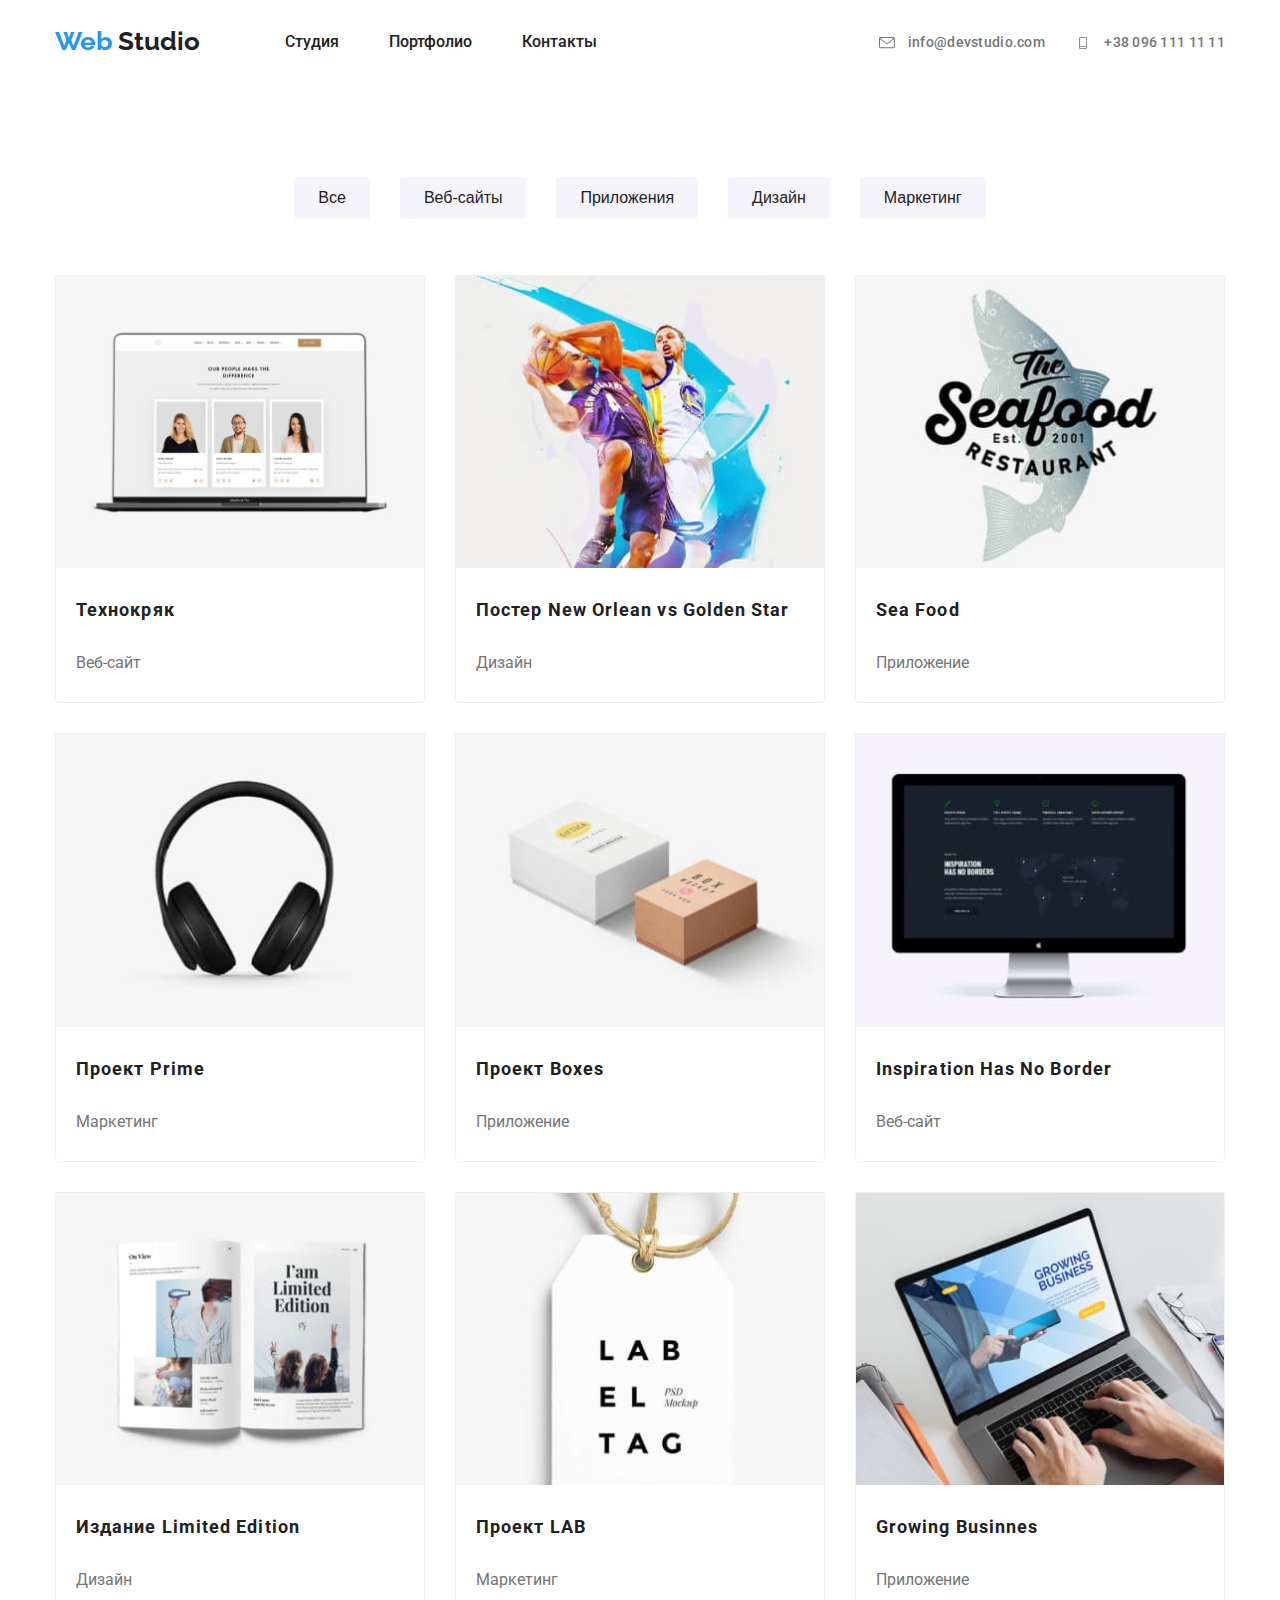
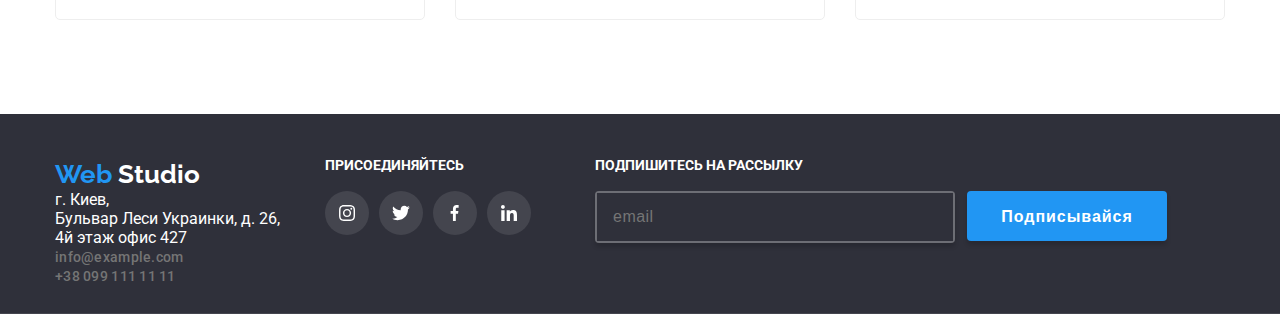
==== portfolio.html @ c9a453bf "copy 7hw" ====
<!DOCTYPE html>
<html lang="en">
  <head>
    <meta charset="UTF-8" />
    <meta name="viewport" content="width=device-width, initial-scale=1.0" />
    <title>Document</title>
    <link rel="stylesheet" href="./css/main.css" />
    <link rel="stylesheet" href="./css/normalize.css" />
    <link
      href="https://fonts.googleapis.com/css2?family=Raleway:wght@400;700&display=swap"
      rel="stylesheet"
    />
    <link
      href="https://fonts.googleapis.com/css2?family=Roboto:wght@400;500;700;900&display=swap"
      rel="stylesheet"
    />
  </head>
  <body>
    <!-- шапка Портфолио -->
    <header>
      <nav class="container main-nav">
        <a href="/" class="main-link-header"
          >Web
          <span class="main-link-color">Studio</span>
        </a>
        <ul class="site-nav">
          <li class="item">
            <a href="/index.html" class="link link-nav">Студия</a>
          </li>
          <li class="item">
            <a href="./portfolio.html" class="link link-nav">Портфолио</a>
          </li>
          <li class="item">
            <a href="/" class="link link-nav">Контакты</a>
          </li>
        </ul>
        <ul class="auth-nav">
          <li class="item">
            <a href=" mailto:info@devstudio.com" class="link phone-mail mail">
              <svg class="button-icon" width="16" height="12">
                <use href="./icons/symbol-defs2.svg#icon-mail"></use>
              </svg>
              info@devstudio.com
            </a>
          </li>
          <li>
            <a href="tel:+380961111111" class="link phone-mail phone">
              <svg class="button-icon" width="16" height="12">
                <use href="./icons/symbol-defs2.svg#icon-phone-logo"></use>
              </svg>
              +38 096 111 11 11
            </a>
          </li>
        </ul>
      </nav>
    </header>
    <!-- радиокнопки -->
    <section class="buttons">
      <div class="container">
        <h1 hidden>Filters buttons</h1>
        <ul class="radio-button">
          <li class="btn-space">
            <button type="button" class="radio link">Все</button>
          </li>
          <li class="btn-space">
            <button type="button" class="radio link">Веб-сайты</button>
          </li>
          <li class="btn-space">
            <button type="button" class="radio link">Приложения</button>
          </li>
          <li class="btn-space">
            <button type="button" class="radio link">Дизайн</button>
          </li>
          <li class="btn-space">
            <button type="button" class="radio link">Маркетинг</button>
          </li>
        </ul>
      </div>
    </section>
    <!-- Основной контент страницы -->
    <div class="container">
      <ul class="portfolio-main">
        <li class="each-block-portfolio">
          <a href="/" class="link link-portfolio">
            <div class="photo-card">
              <img src="./portfolio-img/технокряк.jpg" alt="технокряк" />
              <div class="card-overlay">
                <p class="img-description">
                  Технокряк это современная площадка распространения
                  коронавируса. Компании используют эту платформу для цифрового
                  шпионажа и атак на защищённые сервера конкурентов.
                </p>
              </div>
            </div>
            <div class="card-contact">
              <p class="project-title">Технокряк</p>
              <span class="portfolio-span">Веб-сайт</span>
            </div>
          </a>
        </li>
        <li class="each-block-portfolio">
          <a href="/" class="link link-portfolio">
            <div class="photo-card">
              <img
                src="./portfolio-img/new-orlean-vs-golden-star-zip.jpg"
                alt="new-orlean-vs-golden-star"
              />
              <div class="card-overlay">
                <p class="img-description">
                  Технокряк это современная площадка распространения
                  коронавируса. Компании используют эту платформу для цифрового
                  шпионажа и атак на защищённые сервера конкурентов.
                </p>
              </div>
            </div>
            <div class="card-contact">
              <p class="project-title">Постер New Orlean vs Golden Star</p>
              <span class="portfolio-span">Дизайн</span>
            </div>
          </a>
        </li>
        <li class="each-block-portfolio">
          <a href="/" class="link link-portfolio">
            <div class="photo-card">
              <img src="./portfolio-img/seafood-zip.jpg" alt="Sea Food" />
              <div class="card-overlay">
                <p class="img-description">
                  Технокряк это современная площадка распространения
                  коронавируса. Компании используют эту платформу для цифрового
                  шпионажа и атак на защищённые сервера конкурентов.
                </p>
              </div>
            </div>
            <div class="card-contact">
              <p class="project-title">Sea Food</p>
              <span class="portfolio-span">Приложение</span>
            </div>
          </a>
        </li>
        <li class="each-block-portfolio">
          <a href="/" class="link link-portfolio">
            <div class="photo-card">
              <img src="./portfolio-img/prime-zip.jpg" alt="Prime" />
              <div class="card-overlay">
                <p class="img-description">
                  Технокряк это современная площадка распространения
                  коронавируса. Компании используют эту платформу для цифрового
                  шпионажа и атак на защищённые сервера конкурентов.
                </p>
              </div>
            </div>
            <div class="card-contact">
              <p class="project-title">Проект Prime</p>
              <span class="portfolio-span">Маркетинг</span>
            </div>
          </a>
        </li>
        <li class="each-block-portfolio">
          <a href="/" class="link link-portfolio">
            <div class="photo-card">
              <img src="./portfolio-img/boxes-zip.jpg" alt="Boxes" />
              <div class="card-overlay">
                <p class="img-description">
                  Технокряк это современная площадка распространения
                  коронавируса. Компании используют эту платформу для цифрового
                  шпионажа и атак на защищённые сервера конкурентов.
                </p>
              </div>
            </div>
            <div class="card-contact">
              <p class="project-title">Проект Boxes</p>
              <span class="portfolio-span">Приложение</span>
            </div>
          </a>
        </li>
        <li class="each-block-portfolio">
          <a href="/" class="link link-portfolio">
            <div class="photo-card">
              <img
                src="./portfolio-img/inspiration-has-no-border-zip.jpg"
                alt="Inspiration Has No Border"
              />
              <div class="card-overlay">
                <p class="img-description">
                  Технокряк это современная площадка распространения
                  коронавируса. Компании используют эту платформу для цифрового
                  шпионажа и атак на защищённые сервера конкурентов.
                </p>
              </div>
            </div>
            <div class="card-contact">
              <p class="project-title">Inspiration Has No Border</p>
              <span class="portfolio-span">Веб-сайт</span>
            </div>
          </a>
        </li>
        <li class="each-block-portfolio">
          <a href="/" class="link link-portfolio">
            <div class="photo-card">
              <img
                src="./portfolio-img/limited-edition-zip.jpg"
                alt="Limited edition books picture"
              />
              <div class="card-overlay">
                <p class="img-description">
                  Технокряк это современная площадка распространения
                  коронавируса. Компании используют эту платформу для цифрового
                  шпионажа и атак на защищённые сервера конкурентов.
                </p>
              </div>
            </div>
            <div class="card-contact">
              <p class="project-title">Издание Limited Edition</p>
              <span class="portfolio-span">Дизайн</span>
            </div>
          </a>
        </li>
        <li class="each-block-portfolio">
          <a href="/" class="link link-portfolio">
            <div class="photo-card">
              <img src="./portfolio-img/lab-zip.jpg" alt="Project LAB" />
              <div class="card-overlay">
                <p class="img-description">
                  Технокряк это современная площадка распространения
                  коронавируса. Компании используют эту платформу для цифрового
                  шпионажа и атак на защищённые сервера конкурентов.
                </p>
              </div>
            </div>
            <div class="card-contact">
              <p class="project-title">Проект LAB</p>
              <span class="portfolio-span">Маркетинг</span>
            </div>
          </a>
        </li>
        <li class="each-block-portfolio">
          <a href="/" class="link link-portfolio">
            <div class="photo-card">
              <img
                src="./portfolio-img/businnes-zip.jpg"
                alt="Growing Businnes"
              />
              <div class="card-overlay">
                <p class="img-description">
                  Технокряк это современная площадка распространения
                  коронавируса. Компании используют эту платформу для цифрового
                  шпионажа и атак на защищённые сервера конкурентов.
                </p>
              </div>
            </div>
            <div class="card-contact">
              <p class="project-title">Growing Businnes</p>
              <span class="portfolio-span">Приложение</span>
            </div>
          </a>
        </li>
      </ul>
    </div>
    <!-- Подвал -->
    <footer class="footer">
      <div class="container footer-div">
        <div class="footer-addres">
          <a href="/" class="main-link-footer"
            >Web
            <span class="main-link-footer-color">Studio</span>
          </a>
          <address class="address">
            г. Киев, <br />
            Бульвар Леси Украинки, д. 26, <br />
            4й этаж офис 427
            <ul class="footer-list">
              <li><a href="" class="link phone-mail">info@example.com</a></li>
              <li><a href="" class="link phone-mail">+38 099 111 11 11</a></li>
            </ul>
          </address>
        </div>
        <div class="join-div">
          <p class="footer-text">Присоединяйтесь</p>
          <ul class="app-links footer-link">
            <li>
              <a href="" class="link social-links social-links-footer">
                <svg width="20" height="16">
                  <use href="./icons/symbol-defs2.svg#icon-instagram"></use>
                </svg>
              </a>
            </li>
            <li>
              <a href="" class="link social-links social-links-footer">
                <svg width="20" height="16">
                  <use href="./icons/symbol-defs2.svg#icon-twitter"></use>
                </svg>
              </a>
            </li>
            <li>
              <a href="" class="link social-links social-links-footer">
                <svg width="20" height="16">
                  <use href="./icons/symbol-defs2.svg#icon-facebook"></use>
                </svg>
              </a>
            </li>
            <li>
              <a href="" class="link social-links social-links-footer">
                <svg width="20" height="16">
                  <use href="./icons/symbol-defs2.svg#icon-linkedin"></use>
                </svg>
              </a>
            </li>
          </ul>
        </div>
        <div class="share-div">
          <p class="footer-text share-input">Подпишитесь на рассылку</p>
          <form class="form-footer">
            <div class="form-join">
              <input
                class="input-footer"
                type="email"
                name="mail"
                id="mail"
                placeholder="email"
              />
            </div>
            <button type="submit" class="btn-decoration">Подписывайся</button>
          </form>
        </div>
      </div>
    </footer>
  </body>
</html>
---- css/main.css ----
body {
  font-family: "Roboto", sans-serif;
  color: #757575;
}

img {
  display: block;
  max-width: 100%;
  height: auto;
}

ul,
li,
a {
  list-style: none;
}

* {
  margin: 0;
  padding: 0;
  -webkit-box-sizing: border-box;
          box-sizing: border-box;
}

.link {
  text-decoration: none;
  color: #212121;
}

.container {
  width: 1200px;
  margin-left: auto;
  margin-right: auto;
  padding-right: 15px;
  padding-left: 15px;
}

.section-title {
  font-family: Roboto;
  font-weight: 700;
  font-size: 36px;
  line-height: 42px;
  text-align: center;
  color: #212121;
  margin-bottom: 50px;
  padding-top: 94px;
}

.main-link-color {
  color: #212121;
}

.main-link-header {
  font-family: Raleway;
  font-weight: 700;
  font-size: 26px;
  line-height: 31px;
  color: #2196f3;
  text-decoration: none;
}

.main-nav {
  display: -webkit-box;
  display: -ms-flexbox;
  display: flex;
  -webkit-box-align: center;
      -ms-flex-align: center;
          align-items: center;
}

.link {
  text-decoration: none;
  color: #212121;
}

.link:hover {
  color: #2196f3;
}

.link:focus {
  color: #2196f3;
}

.link-nav {
  position: relative;
  font-weight: 500;
}

.link-nav::after {
  content: "";
  position: absolute;
  left: 0;
  bottom: 0;
  display: block;
  width: 100%;
  height: 5px;
  background-color: #2196f3;
  opacity: 0;
  -webkit-transition: opacity 250ms cubic-bezier(0.4, 0, 0.2, 1);
  transition: opacity 250ms cubic-bezier(0.4, 0, 0.2, 1);
}

.link-nav:hover::after {
  opacity: 1;
}

.site-nav {
  display: -webkit-box;
  display: -ms-flexbox;
  display: flex;
  margin-left: 85px;
}

.site-nav .item:not(:last-child) {
  margin-right: 50px;
}

.site-nav .link {
  display: block;
  padding-top: 32px;
  padding-bottom: 32px;
}

.auth-nav {
  display: -webkit-box;
  display: -ms-flexbox;
  display: flex;
  margin-left: auto;
}

.auth-nav .item + .item {
  margin-left: 12px;
}

.phone-mail {
  font-family: Roboto;
  font-style: normal;
  font-weight: 500;
  font-size: 14px;
  line-height: 16px;
  letter-spacing: 0.02em;
  color: #757575;
  -webkit-transition: background-color 250ms cubic-bezier(0.4, 0, 0.2, 1), color 250ms cubic-bezier(0.4, 0, 0.2, 1);
  transition: background-color 250ms cubic-bezier(0.4, 0, 0.2, 1), color 250ms cubic-bezier(0.4, 0, 0.2, 1);
}

.link-phone-mail:not(:last-child) {
  margin-right: 50px;
}

.button-icon {
  fill: currentColor;
  margin-left: 30px;
  margin-right: 10px;
  vertical-align: middle;
}

.container {
  width: 1200px;
  margin-left: auto;
  margin-right: auto;
  padding-right: 15px;
  padding-left: 15px;
}

.section {
  padding-bottom: 94px;
  padding-top: 94px;
}

.hero {
  max-width: 1600px;
  height: 600px;
  margin-left: auto;
  margin-right: auto;
  -webkit-box-align: center;
      -ms-flex-align: center;
          align-items: center;
  display: -webkit-box;
  display: -ms-flexbox;
  display: flex;
  -webkit-box-pack: center;
      -ms-flex-pack: center;
          justify-content: center;
  text-align: center;
  background-image: -webkit-gradient(linear, left top, right top, from(rgba(47, 48, 58, 0.8)), to(rgba(47, 48, 58, 0.8))), url(../img/Header-img-zip.jpg);
  background-image: linear-gradient(to right, rgba(47, 48, 58, 0.8), rgba(47, 48, 58, 0.8)), url(../img/Header-img-zip.jpg);
}

.hero-title {
  font-family: Roboto;
  font-weight: 900;
  font-size: 44px;
  line-height: 60px;
  text-align: center;
  -webkit-box-pack: center;
      -ms-flex-pack: center;
          justify-content: center;
  letter-spacing: 0.06em;
  text-transform: uppercase;
  color: #ffffff;
}

.order-button {
  font-weight: 700;
  font-size: 16px;
  line-height: 30px;
  letter-spacing: 0.06em;
  color: #ffffff;
}

.btn-decoration {
  color: #ffffff;
  background-color: #2196f3;
  font-weight: 700;
  font-size: 16px;
  line-height: 1.87;
  -webkit-box-align: center;
      -ms-flex-align: center;
          align-items: center;
  text-align: center;
  letter-spacing: 0.06em;
  min-width: 200px;
  height: 50px;
  -webkit-box-shadow: 0px 4px 4px rgba(0, 0, 0, 0.15);
          box-shadow: 0px 4px 4px rgba(0, 0, 0, 0.15);
  border-radius: 4px;
  border: 1px solid transparent;
}

.section {
  padding-bottom: 94px;
  padding-top: 94px;
}

.first-section-name {
  margin-top: 75px;
  margin-bottom: 50px;
}

.main-info {
  display: -webkit-box;
  display: -ms-flexbox;
  display: flex;
}

.item-title {
  font-weight: 700;
  font-size: 14px;
  line-height: 16px;
  text-transform: uppercase;
  color: #212121;
  margin-top: 30px;
  margin-bottom: 10px;
}

.main-logo-description:not(:last-child) {
  margin-right: 30px;
}

.logotip {
  display: -webkit-box;
  display: -ms-flexbox;
  display: flex;
  -webkit-box-pack: center;
      -ms-flex-pack: center;
          justify-content: center;
  -webkit-box-align: center;
      -ms-flex-align: center;
          align-items: center;
  width: 270px;
  height: 120px;
  border-radius: 4px;
  background-color: #f5f4fa;
}

.what-are-we-doing {
  display: -webkit-box;
  display: -ms-flexbox;
  display: flex;
}

.li-what-are-we-doing {
  position: relative;
}

.li-what-are-we-doing:not(:last-child) {
  margin-right: 30px;
}

.img-do {
  display: block;
  min-width: 100%;
  height: auto;
}

.specialization-name {
  font-weight: 700;
  font-size: 16px;
  line-height: 16px;
  letter-spacing: 0.03em;
  text-transform: uppercase;
  text-align: center;
  width: 100%;
  position: absolute;
  bottom: 0;
  padding: 27px;
  color: #ffffff;
  line-height: 1.14;
  background-image: -webkit-gradient(linear, left top, left bottom, from(rgba(47, 48, 58, 0.8)), to(rgba(47, 48, 58, 0.8)));
  background-image: linear-gradient(rgba(47, 48, 58, 0.8), rgba(47, 48, 58, 0.8));
}

.section-team {
  background-color: #f5f4fa;
}

.team-section {
  display: -webkit-box;
  display: -ms-flexbox;
  display: flex;
}

.team-info {
  -webkit-box-shadow: 0px 2px 1px rgba(0, 0, 0, 0.2), 0px 1px 1px rgba(0, 0, 0, 0.14), 0px 1px 3px rgba(0, 0, 0, 0.12);
          box-shadow: 0px 2px 1px rgba(0, 0, 0, 0.2), 0px 1px 1px rgba(0, 0, 0, 0.14), 0px 1px 3px rgba(0, 0, 0, 0.12);
  width: calc((100% - 30px * 3) / 4);
}

.team-info:not(:last-child) {
  margin-right: 30px;
}

.team-card {
  padding: 30px 32px 24px 32px;
}

.team-name {
  font-weight: 500;
  font-size: 16px;
  line-height: 19px;
  letter-spacing: 0.03em;
  color: #212121;
  text-align: center;
  margin-bottom: 10px;
}

.team-proffession {
  display: block;
  text-align: center;
}

.app-links {
  display: -webkit-box;
  display: -ms-flexbox;
  display: flex;
}

.social-links {
  display: -webkit-inline-box;
  display: -ms-inline-flexbox;
  display: inline-flex;
  -webkit-box-align: center;
      -ms-flex-align: center;
          align-items: center;
  -webkit-box-pack: center;
      -ms-flex-pack: center;
          justify-content: center;
  width: 44px;
  height: 44px;
  border-radius: 50%;
  margin-right: 10px;
  fill: #afb1b8;
  -webkit-transition: background-color cubic-bezier(0.4, 0, 0.2, 1), color 250ms cubic-bezier(0.4, 0, 0.2, 1);
  transition: background-color cubic-bezier(0.4, 0, 0.2, 1), color 250ms cubic-bezier(0.4, 0, 0.2, 1);
}

.social-links:hover {
  background-color: #2196f3;
  fill: #ffffff;
}

.social-links:focus {
  background-color: #2196f3;
  fill: #ffffff;
}

.clients {
  display: -webkit-box;
  display: -ms-flexbox;
  display: flex;
}

.logo-clients {
  -webkit-box-sizing: border-box;
          box-sizing: border-box;
  height: 90px;
  width: calc((100% - 150px) / 6);
}

.logo-clients:not(:last-child) {
  margin-right: 30px;
  margin-left: auto;
}

.a-clients {
  display: -webkit-box;
  display: -ms-flexbox;
  display: flex;
  -webkit-box-pack: center;
      -ms-flex-pack: center;
          justify-content: center;
  -webkit-box-align: center;
      -ms-flex-align: center;
          align-items: center;
  width: 170px;
  height: 90px;
  color: #afb1b8;
  border: 1px solid currentColor;
  border-radius: 4px;
  -webkit-transition: color 250ms cubic-bezier(0.4, 0, 0.2, 1), border-color 250ms cubic-bezier(0.4, 0, 0.2, 1);
  transition: color 250ms cubic-bezier(0.4, 0, 0.2, 1), border-color 250ms cubic-bezier(0.4, 0, 0.2, 1);
}

.a-clients:hover {
  color: #2196f3;
  border-color: #2196f3;
}

.a-clients:focus {
  color: #2196f3;
  border-color: #2196f3;
}

.hover-svg {
  fill: currentColor;
}

.footer {
  display: -webkit-box;
  display: -ms-flexbox;
  display: flex;
  -webkit-box-align: baseline;
      -ms-flex-align: baseline;
          align-items: baseline;
  border-bottom: 1px solid rgba(255, 255, 255, 0.1);
  padding-top: 45px;
  padding-bottom: 28px;
  background-color: #2f303a;
}

.footer-div {
  display: -webkit-box;
  display: -ms-flexbox;
  display: flex;
}

.main-link-footer {
  font-family: Raleway;
  font-weight: 700;
  font-size: 26px;
  line-height: 31px;
  color: #2196f3;
  text-decoration: none;
}

.main-link-footer-color {
  color: #ffffff;
}

.footer-addres {
  display: block;
  width: calc((50% - 45px) / 2);
}

.address {
  color: #ffffff;
  font-style: normal;
}

.footer-list {
  -webkit-box-align: center;
      -ms-flex-align: center;
          align-items: center;
}

.footer-link {
  color: #ffffff;
  text-decoration: none;
}

.footer-link:hover {
  color: #2196f3;
}

.footer-link:hover:focus {
  color: #2196f3;
}

.phone-mail {
  font-family: Roboto;
  font-style: normal;
  font-weight: 500;
  font-size: 14px;
  line-height: 16px;
  letter-spacing: 0.02em;
  color: #757575;
  -webkit-transition: background-color 250ms cubic-bezier(0.4, 0, 0.2, 1), color 250ms cubic-bezier(0.4, 0, 0.2, 1);
  transition: background-color 250ms cubic-bezier(0.4, 0, 0.2, 1), color 250ms cubic-bezier(0.4, 0, 0.2, 1);
}

.join-div {
  display: block;
  width: calc((50% - 45px) / 2);
}

.footer-text {
  color: #ffffff;
  font-size: 14px;
  font-weight: 700;
  line-height: 0.87;
  text-transform: uppercase;
  margin-bottom: 20px;
}

.social-links-footer {
  color: #ffffff;
  fill: currentColor;
  display: -webkit-inline-box;
  display: -ms-inline-flexbox;
  display: inline-flex;
  background-color: rgba(255, 255, 255, 0.1);
  border-radius: 50%;
  width: 44px;
  height: 44px;
  -webkit-transition: background-color 250ms cubic-bezier(0.4, 0, 0.2, 1);
  transition: background-color 250ms cubic-bezier(0.4, 0, 0.2, 1);
}

.share-div {
  width: calc((50%) / 2);
}

.form-join {
  background-color: #2f303a;
  border: 1px solid rgba(255, 255, 255, 0.3);
  -webkit-box-shadow: 0px 4px 4px rgba(0, 0, 0, 0.15);
          box-shadow: 0px 4px 4px rgba(0, 0, 0, 0.15);
  border-radius: 4px;
  margin-right: 12px;
}

.form-footer {
  display: -webkit-box;
  display: -ms-flexbox;
  display: flex;
}

.input-footer {
  background-color: #2f303a;
  min-width: 358px;
  height: 50px;
  padding-left: 16px;
  color: rgba(255, 255, 255, 0.6);
  font-size: 16px;
  line-height: 1.25;
  letter-spacing: 0.03em;
  border: 1px solid rgba(255, 255, 255, 0.3);
}

.telegram-send {
  display: inline-block;
  width: 24px;
  height: 24px;
  margin-left: 10px;
}

.backdrop {
  position: fixed;
  top: 0;
  left: 0;
  width: 100%;
  height: 100%;
  background-color: rgba(0, 0, 0, 0.2);
  -webkit-transition: opacity 250ms cubic-bezier(0.4, 0, 0.2, 1);
  transition: opacity 250ms cubic-bezier(0.4, 0, 0.2, 1);
  opacity: 1;
}

.backdrop.is-hidden {
  opacity: 0;
  pointer-events: none;
}

.title-recall {
  margin-top: 0;
  margin-bottom: 30px;
  font-weight: 700;
  font-size: 20px;
  line-height: 1.15;
  text-align: center;
  letter-spacing: 0.03em;
}

.form {
  position: absolute;
  top: 50%;
  left: 50%;
  min-width: 528px;
  padding: 40px;
  background-color: #fff;
  -webkit-transform: translate(-50%, -50%) scale(1);
          transform: translate(-50%, -50%) scale(1);
  -webkit-transition: -webkit-transform 250ms cubic-bezier(0.4, 0, 0.2, 1);
  transition: -webkit-transform 250ms cubic-bezier(0.4, 0, 0.2, 1);
  transition: transform 250ms cubic-bezier(0.4, 0, 0.2, 1);
  transition: transform 250ms cubic-bezier(0.4, 0, 0.2, 1), -webkit-transform 250ms cubic-bezier(0.4, 0, 0.2, 1);
}

.form-field {
  position: relative;
  display: block;
  margin-bottom: 28px;
}

.form-label {
  position: absolute;
  top: 50%;
  left: 42px;
  -webkit-transform: translateY(-50%);
          transform: translateY(-50%);
  -webkit-transition: -webkit-transform 250ms cubic-bezier(0.4, 0, 0.2, 1);
  transition: -webkit-transform 250ms cubic-bezier(0.4, 0, 0.2, 1);
  transition: transform 250ms cubic-bezier(0.4, 0, 0.2, 1);
  transition: transform 250ms cubic-bezier(0.4, 0, 0.2, 1), -webkit-transform 250ms cubic-bezier(0.4, 0, 0.2, 1);
  color: #757575;
}

.comment {
  position: absolute;
  top: 12px;
  left: 16px;
}

.close-modal {
  display: -webkit-box;
  display: -ms-flexbox;
  display: flex;
  -webkit-box-pack: center;
      -ms-flex-pack: center;
          justify-content: center;
  -webkit-box-align: center;
      -ms-flex-align: center;
          align-items: center;
  position: absolute;
  top: 1%;
  right: 1%;
  border: 1px solid rgba(33, 33, 33, 0.2);
  background-color: #ffffff;
  border-radius: 50%;
  width: 30px;
  height: 30px;
}

.close-modal:focus {
  cursor: pointer;
}

.icon-close {
  fill: #212121;
  width: 11px;
  height: 11px;
  -webkit-transition: fill 250ms cubic-bezier(0.4, 0, 0.2, 1);
  transition: fill 250ms cubic-bezier(0.4, 0, 0.2, 1);
}

.icon-close:hover {
  fill: #2196f3;
}

.icon-modal {
  position: absolute;
  top: 50%;
  left: 16px;
  width: 18px;
  height: 18px;
  -webkit-transform: translateY(-50%);
          transform: translateY(-50%);
  -webkit-transition: fill 250ms cubic-bezier(0.4, 0, 0.2, 1);
  transition: fill 250ms cubic-bezier(0.4, 0, 0.2, 1);
}

.form-field input {
  width: 100%;
  margin: 0;
  padding: 11px 16px;
  padding-left: 42px;
  font: inherit;
  border: 1px solid rgba(33, 33, 33, 0.2);
  border-radius: 4px;
}

input [type="checkbox"] {
  width: 16px;
  height: 15px;
}

.form-field:focus-within > .form-label {
  color: #2196f3;
  -webkit-transform: translate(-27px, -40px);
          transform: translate(-27px, -40px);
}

.form-field:focus-within > .icon-modal {
  fill: #2196f3;
}

.form-field.textarea {
  margin-bottom: 20px;
}

.form-field textarea {
  resize: none;
  padding: 12px 16px;
  margin: 0;
  width: 100%;
  font: inherit;
  border: 1px solid rgba(33, 33, 33, 0.2);
  border-radius: 4px;
}

.form-field:focus-within > .form-labal.form-labal.comment {
  color: #2196f3;
  -webkit-transform: translateY(-40px);
          transform: translateY(-40px);
}

.form-input:focus,
.form-textarea:focus {
  border-color: #2196f3;
  outline: none;
}

.checkbox {
  position: absolute;
  width: 1px;
  height: 1px;
  margin: -1px;
  border: 0;
  padding: 0;
  clip: rect(0 0 0 0);
  overflow: hidden;
}

.checkbox-form {
  display: -webkit-box;
  display: -ms-flexbox;
  display: flex;
  -webkit-box-align: center;
      -ms-flex-align: center;
          align-items: center;
  -webkit-box-pack: center;
      -ms-flex-pack: center;
          justify-content: center;
  margin-bottom: 30px;
}

.agree {
  font-size: 14px;
  line-height: 1.2;
  letter-spacing: 0.03em;
  color: #757575;
}

.checkbox-form .check-icon {
  display: inline-block;
  width: 16px;
  height: 15px;
  margin-right: 8px;
  border: 2px solid #757575;
  border-radius: 4px;
  -webkit-transition: -webkit-transform 250ms cubic-bezier(0.4, 0, 0.2, 1);
  transition: -webkit-transform 250ms cubic-bezier(0.4, 0, 0.2, 1);
  transition: transform 250ms cubic-bezier(0.4, 0, 0.2, 1);
  transition: transform 250ms cubic-bezier(0.4, 0, 0.2, 1), -webkit-transform 250ms cubic-bezier(0.4, 0, 0.2, 1);
}

.checkbox:checked + .check-icon {
  background-color: #2196f3;
  background-image: url(../icons/modal-check.svg);
  border-color: #2196f3;
  background-size: contain;
  background-origin: border-box;
}

.agreement {
  color: #2196f3;
  text-decoration: underline;
}

.submit-form {
  text-align: center;
}

.buttons {
  display: -webkit-box;
  display: -ms-flexbox;
  display: flex;
  -webkit-box-pack: center;
      -ms-flex-pack: center;
          justify-content: center;
}

.radio-button {
  display: -webkit-box;
  display: -ms-flexbox;
  display: flex;
  -webkit-box-pack: center;
      -ms-flex-pack: center;
          justify-content: center;
  padding-top: 94px;
  padding-bottom: 56px;
}

.radio {
  background-color: #f5f4fa;
  font-weight: 500;
  color: #212121;
  font-size: 16px;
  line-height: 1.62;
  border-radius: 4px;
  border-color: transparent;
  margin-left: auto;
  padding: 6px 22px;
}

.radio:hover {
  background-color: #2196f3;
  color: #ffffff;
}

.radio:focus {
  background-color: #2196f3;
  color: #ffffff;
}

.radio:not(:last-child) {
  margin-right: 30px;
}

.btn-space:not(:last-child) {
  margin-right: 30px;
}

.img-description {
  padding: 62px 24px;
  color: #ffffff;
  font-size: 18px;
  line-height: 1.56;
}

.portfolio-main {
  display: -webkit-box;
  display: -ms-flexbox;
  display: flex;
  -ms-flex-wrap: wrap;
      flex-wrap: wrap;
  padding-bottom: 94px;
}

.each-block-portfolio {
  width: calc((100% - 60px) / 3);
  margin-right: 30px;
  margin-bottom: 30px;
  background: #ffffff;
  border: 1px solid #eeeeee;
  border-bottom-right-radius: 5px;
  border-bottom-left-radius: 5px;
}

.each-block-portfolio:nth-child(3n) {
  margin-right: 0;
}

.each-block-portfolio:nth-last-child(-n + 3) {
  margin-bottom: 0;
}

.portfolio-span {
  color: #757575;
  font-weight: 400;
  font-size: 16px;
  line-height: 1.88;
}

.card-overlay {
  position: absolute;
  top: 0;
  left: 0;
  width: 100%;
  height: 100%;
  background-image: -webkit-gradient(linear, left top, left bottom, from(rgba(33, 150, 243, 0.9)), to(rgba(33, 150, 243, 0.9)));
  background-image: linear-gradient(rgba(33, 150, 243, 0.9), rgba(33, 150, 243, 0.9));
  opacity: 0;
  -webkit-transform: translateY(100%);
          transform: translateY(100%);
  -webkit-transition: opasity 250ms cubic-bezier(0.4, 0, 0.2, 1), -webkit-transform 250ms cubic-bezier(0.4, 0, 0.2, 1);
  transition: opasity 250ms cubic-bezier(0.4, 0, 0.2, 1), -webkit-transform 250ms cubic-bezier(0.4, 0, 0.2, 1);
  transition: transform 250ms cubic-bezier(0.4, 0, 0.2, 1), opasity 250ms cubic-bezier(0.4, 0, 0.2, 1);
  transition: transform 250ms cubic-bezier(0.4, 0, 0.2, 1), opasity 250ms cubic-bezier(0.4, 0, 0.2, 1), -webkit-transform 250ms cubic-bezier(0.4, 0, 0.2, 1);
}

.link-portfolio {
  display: block;
  -webkit-transition: -webkit-box-shadow 250ms cubic-bezier(0.4, 0, 0.2, 1);
  transition: -webkit-box-shadow 250ms cubic-bezier(0.4, 0, 0.2, 1);
  transition: box-shadow 250ms cubic-bezier(0.4, 0, 0.2, 1);
  transition: box-shadow 250ms cubic-bezier(0.4, 0, 0.2, 1), -webkit-box-shadow 250ms cubic-bezier(0.4, 0, 0.2, 1);
}

.link-portfolio:hover .card-overlay,
.link-portfolio:focus .card-overlay {
  -webkit-transform: translateY(0);
          transform: translateY(0);
  opacity: 1;
}

.link-portfolio:hover,
.link-portfolio:focus {
  -webkit-box-shadow: 1px 4px 6px rgba(0, 0, 0, 0.16), 0px 4px 4px rgba(0, 0, 0, 0.06), 0px 1px 1px rgba(0, 0, 0, 0.12);
          box-shadow: 1px 4px 6px rgba(0, 0, 0, 0.16), 0px 4px 4px rgba(0, 0, 0, 0.06), 0px 1px 1px rgba(0, 0, 0, 0.12);
}

.photo-card {
  position: relative;
  overflow: hidden;
}

.card-contact {
  padding: 24px 20px;
  border-bottom-right-radius: 5px;
  border-bottom-left-radius: 5px;
}

.project-title {
  margin-bottom: 20px;
  color: #212121;
  font-weight: 700;
  font-size: 18px;
  line-height: 2;
  letter-spacing: 0.06em;
}
/*# sourceMappingURL=main.css.map */
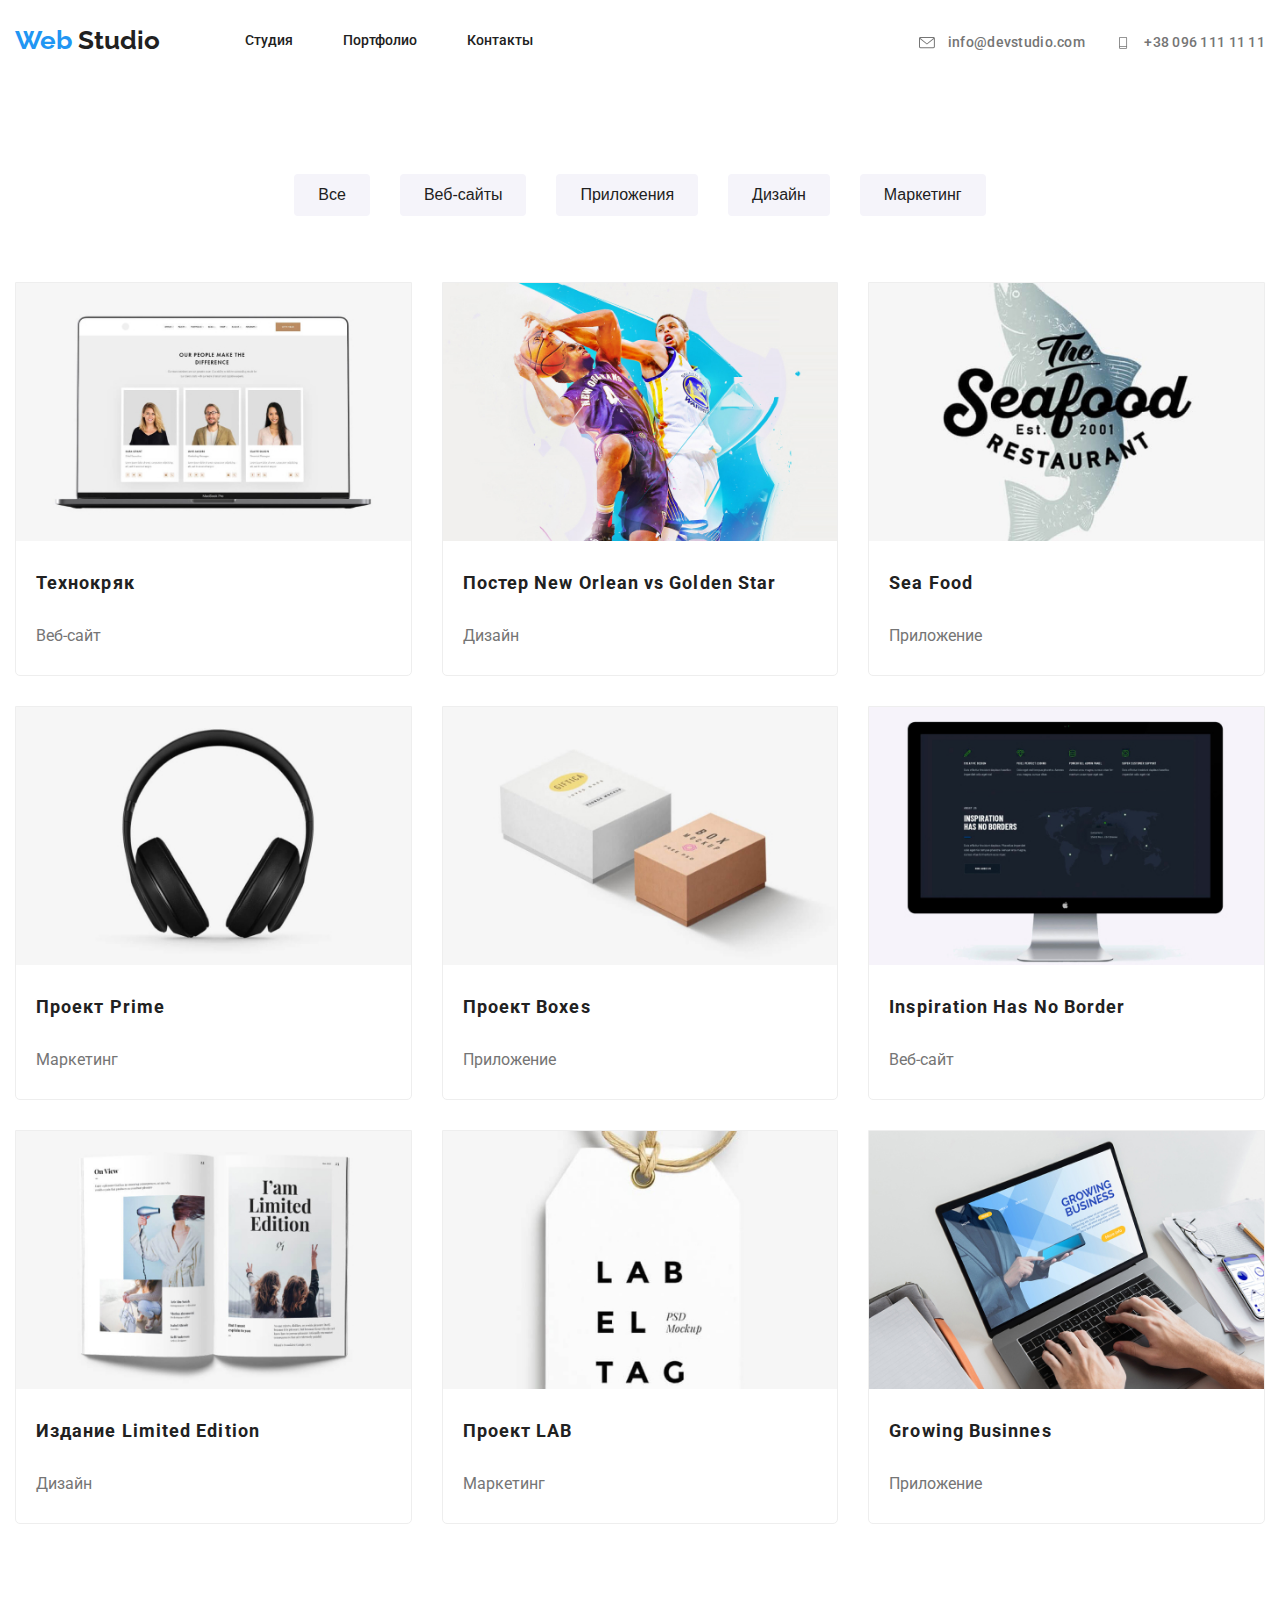
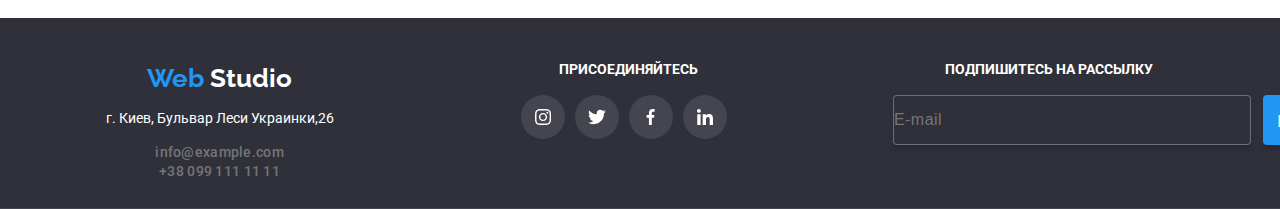
==== commit 03d50ca7: "last" ====
--- a/portfolio.html
+++ b/portfolio.html
@@ -4,7 +4,7 @@
     <meta charset="UTF-8" />
     <meta name="viewport" content="width=device-width, initial-scale=1.0" />
     <title>Document</title>
-    <link rel="stylesheet" href="./css/main.css" />
+    <link rel="stylesheet" href="./css/main.min.css" />
     <link rel="stylesheet" href="./css/normalize.css" />
     <link
       href="https://fonts.googleapis.com/css2?family=Raleway:wght@400;700&display=swap"
@@ -23,35 +23,59 @@
           >Web
           <span class="main-link-color">Studio</span>
         </a>
-        <ul class="site-nav">
-          <li class="item">
-            <a href="/index.html" class="link link-nav">Студия</a>
-          </li>
-          <li class="item">
-            <a href="./portfolio.html" class="link link-nav">Портфолио</a>
-          </li>
-          <li class="item">
-            <a href="/" class="link link-nav">Контакты</a>
-          </li>
-        </ul>
-        <ul class="auth-nav">
-          <li class="item">
-            <a href=" mailto:info@devstudio.com" class="link phone-mail mail">
-              <svg class="button-icon" width="16" height="12">
-                <use href="./icons/symbol-defs2.svg#icon-mail"></use>
-              </svg>
-              info@devstudio.com
-            </a>
-          </li>
-          <li>
-            <a href="tel:+380961111111" class="link phone-mail phone">
-              <svg class="button-icon" width="16" height="12">
-                <use href="./icons/symbol-defs2.svg#icon-phone-logo"></use>
-              </svg>
-              +38 096 111 11 11
-            </a>
-          </li>
-        </ul>
+        <button
+          type="button"
+          class="menu-button is-open"
+          aria-expanded="false"
+          aria-controls="menu-container"
+          data-menu-button
+        >
+          <svg
+            width="24"
+            height="16"
+            aria-label="Переключатель-мобильного-меню"
+          >
+            <use
+              href="./icons/symbol-defs2.svg#icon-menu_24px"
+              class="icon-close-mobile"
+            ></use>
+            <use
+              href="./icons/symbol-defs2.svg#icon-close_24px"
+              class="icon-menu-mobile"
+            ></use>
+          </svg>
+        </button>
+        <div class="menu-container" id="menu-container" data-menu>
+          <ul class="site-nav">
+            <li class="item">
+              <a href="/index.html" class="link link-nav">Студия</a>
+            </li>
+            <li class="item">
+              <a href="./portfolio.html" class="link link-nav">Портфолио</a>
+            </li>
+            <li class="item">
+              <a href="/" class="link link-nav">Контакты</a>
+            </li>
+          </ul>
+          <ul class="auth-nav">
+            <li class="item">
+              <a href=" mailto:info@devstudio.com" class="link phone-mail mail">
+                <svg class="button-icon" width="16" height="12">
+                  <use href="./icons/symbol-defs2.svg#icon-mail"></use>
+                </svg>
+                info@devstudio.com
+              </a>
+            </li>
+            <li>
+              <a href="tel:+380961111111" class="link phone-mail phone">
+                <svg class="button-icon" width="16" height="12">
+                  <use href="./icons/symbol-defs2.svg#icon-phone-logo"></use>
+                </svg>
+                +38 096 111 11 11
+              </a>
+            </li>
+          </ul>
+        </div>
       </nav>
     </header>
     <!-- радиокнопки -->
@@ -83,7 +107,14 @@
         <li class="each-block-portfolio">
           <a href="/" class="link link-portfolio">
             <div class="photo-card">
-              <img src="./portfolio-img/технокряк.jpg" alt="технокряк" />
+              <img
+                srcset="
+                  ./adaptive-img/portfolio-first.jpg,
+                  ./adaptive-img/portfolio-first2x.jpg
+                "
+                src="./adaptive-img/portfolio-first.jpg"
+                alt="технокряк"
+              />
               <div class="card-overlay">
                 <p class="img-description">
                   Технокряк это современная площадка распространения
@@ -102,7 +133,11 @@
           <a href="/" class="link link-portfolio">
             <div class="photo-card">
               <img
-                src="./portfolio-img/new-orlean-vs-golden-star-zip.jpg"
+                srcset="
+                  ./adaptive-img/portfolio1.jpg,
+                  ./adaptive-img/portfolio1-2x.jpg
+                "
+                src="./adaptive-img/portfolio1.jpg"
                 alt="new-orlean-vs-golden-star"
               />
               <div class="card-overlay">
@@ -122,7 +157,14 @@
         <li class="each-block-portfolio">
           <a href="/" class="link link-portfolio">
             <div class="photo-card">
-              <img src="./portfolio-img/seafood-zip.jpg" alt="Sea Food" />
+              <img
+                srcset="
+                  ./adaptive-img/portfolio2.jpg,
+                  ./adaptive-img/portfolio2-2x.jpg
+                "
+                src="./adaptive-img/portfolio2.jpg"
+                alt="Sea Food"
+              />
               <div class="card-overlay">
                 <p class="img-description">
                   Технокряк это современная площадка распространения
@@ -140,7 +182,14 @@
         <li class="each-block-portfolio">
           <a href="/" class="link link-portfolio">
             <div class="photo-card">
-              <img src="./portfolio-img/prime-zip.jpg" alt="Prime" />
+              <img
+                srcset="
+                  ./adaptive-img/portfolio3.jpg,
+                  ./adaptive-img/portfolio3-2x.jpg
+                "
+                src="./adaptive-img/portfolio3.jpg"
+                alt="Prime"
+              />
               <div class="card-overlay">
                 <p class="img-description">
                   Технокряк это современная площадка распространения
@@ -158,7 +207,14 @@
         <li class="each-block-portfolio">
           <a href="/" class="link link-portfolio">
             <div class="photo-card">
-              <img src="./portfolio-img/boxes-zip.jpg" alt="Boxes" />
+              <img
+                srcset="
+                  ./adaptive-img/portfolio4.jpg,
+                  ./adaptive-img/portfolio4-2x.jpg
+                "
+                src="./adaptive-img/portfolio4.jpg"
+                alt="Boxes"
+              />
               <div class="card-overlay">
                 <p class="img-description">
                   Технокряк это современная площадка распространения
@@ -177,7 +233,11 @@
           <a href="/" class="link link-portfolio">
             <div class="photo-card">
               <img
-                src="./portfolio-img/inspiration-has-no-border-zip.jpg"
+                srcset="
+                  ./adaptive-img/portfolio5.jpg,
+                  ./adaptive-img/portfolio5-2x.jpg
+                "
+                src="./adaptive-img/portfolio5.jpg"
                 alt="Inspiration Has No Border"
               />
               <div class="card-overlay">
@@ -198,7 +258,11 @@
           <a href="/" class="link link-portfolio">
             <div class="photo-card">
               <img
-                src="./portfolio-img/limited-edition-zip.jpg"
+                srcset="
+                  ./adaptive-img/portfolio6.jpg,
+                  ./adaptive-img/portfolio6-2x.jpg
+                "
+                src="./adaptive-img/portfolio6.jpg"
                 alt="Limited edition books picture"
               />
               <div class="card-overlay">
@@ -218,7 +282,14 @@
         <li class="each-block-portfolio">
           <a href="/" class="link link-portfolio">
             <div class="photo-card">
-              <img src="./portfolio-img/lab-zip.jpg" alt="Project LAB" />
+              <img
+                srcset="
+                  ./adaptive-img/portfolio7.jpg,
+                  ./adaptive-img/portfolio7-2x.jpg
+                "
+                src="./adaptive-img/portfolio7.jpg"
+                alt="Project LAB"
+              />
               <div class="card-overlay">
                 <p class="img-description">
                   Технокряк это современная площадка распространения
@@ -237,7 +308,11 @@
           <a href="/" class="link link-portfolio">
             <div class="photo-card">
               <img
-                src="./portfolio-img/businnes-zip.jpg"
+                srcset="
+                  ./adaptive-img/portfolio8.jpg,
+                  ./adaptive-img/portfolio8-2x.jpg
+                "
+                src="./adaptive-img/portfolio8.jpg"
                 alt="Growing Businnes"
               />
               <div class="card-overlay">
@@ -265,14 +340,12 @@
             <span class="main-link-footer-color">Studio</span>
           </a>
           <address class="address">
-            г. Киев, <br />
-            Бульвар Леси Украинки, д. 26, <br />
-            4й этаж офис 427
-            <ul class="footer-list">
-              <li><a href="" class="link phone-mail">info@example.com</a></li>
-              <li><a href="" class="link phone-mail">+38 099 111 11 11</a></li>
-            </ul>
+            г. Киев, Бульвар Леси Украинки,26
           </address>
+          <ul class="footer-list">
+            <li><a href="" class="link phone-mail">info@example.com</a></li>
+            <li><a href="" class="link phone-mail">+38 099 111 11 11</a></li>
+          </ul>
         </div>
         <div class="join-div">
           <p class="footer-text">Присоединяйтесь</p>
@@ -316,13 +389,22 @@
                 type="email"
                 name="mail"
                 id="mail"
-                placeholder="email"
-              />
-            </div>
-            <button type="submit" class="btn-decoration">Подписывайся</button>
+                placeholder="E-mail"
+              />
+            </div>
+            <button type="submit" class="btn-decoration">
+              Подписывайся
+              <svg class="telegram-send">
+                <use
+                  width:20;
+                  href="./icons/symbols-defs2.svg#icon-telegram"
+                ></use>
+              </svg>
+            </button>
           </form>
         </div>
       </div>
     </footer>
+    <script src="./js/menu.js"></script>
   </body>
 </html>
--- a/css/main.min.css
+++ b/css/main.min.css
@@ -0,0 +1,2 @@
+body{font-family:"Roboto",sans-serif;color:#757575}img{display:block;max-width:100%;height:auto}ul,li,a{list-style:none}*{margin:0;padding:0;-webkit-box-sizing:border-box;box-sizing:border-box}.link{text-decoration:none;color:#212121}.container{width:100%;margin-left:auto;margin-right:auto;padding-right:15px;padding-left:15px}@media screen and (max-width: 480px){.container{width:480px}}@media screen and (min-width: 768px){.container{width:768px}}@media screen and (min-width: 1280px){.container{width:1280px}}.section-title{font-family:Roboto;font-weight:700;font-size:36px;line-height:42px;text-align:center;color:#212121;margin-bottom:50px}.section{padding-bottom:94px;padding-top:94px}.flex{display:-webkit-box;display:-ms-flexbox;display:flex}.main-link-color{color:#212121}.main-link-header{font-family:Raleway;font-weight:700;font-size:26px;line-height:31px;color:#2196f3;text-decoration:none}.main-nav{display:-webkit-box;display:-ms-flexbox;display:flex;-webkit-box-align:center;-ms-flex-align:center;align-items:center;position:relative}@media screen and (max-width: 768px){.main-nav{display:-webkit-box;display:-ms-flexbox;display:flex;-webkit-box-pack:justify;-ms-flex-pack:justify;justify-content:space-between}}.link{text-decoration:none;color:#212121}.link:hover{color:#2196f3}.link:focus{color:#2196f3}.link-nav{position:relative;font-weight:500}.link-nav::after{content:"";position:absolute;left:0;bottom:0;display:block;width:100%;height:5px;border-radius:4px;background-color:#2196f3;opacity:0;-webkit-transition:opacity 250ms cubic-bezier(0.4, 0, 0.2, 1);transition:opacity 250ms cubic-bezier(0.4, 0, 0.2, 1)}.link-nav:hover::after{opacity:1}@media screen and (min-width: 768px){.site-nav{display:-webkit-box;display:-ms-flexbox;display:flex;margin-left:85px}}@media screen and (min-width: 768px){.site-nav .item:not(:last-child){margin-right:50px}}.site-nav .link{display:block;padding-top:32px;padding-bottom:32px;font-size:14px}@media screen and (min-width: 1280px){.auth-nav{display:-webkit-box;display:-ms-flexbox;display:flex;margin-left:auto}}.auth-nav .item+.item{margin-left:12px}.phone-mail{font-family:Roboto;font-style:normal;font-weight:500;font-size:14px;line-height:16px;letter-spacing:0.02em;color:#757575;-webkit-transition:background-color 250ms cubic-bezier(0.4, 0, 0.2, 1),color 250ms cubic-bezier(0.4, 0, 0.2, 1);transition:background-color 250ms cubic-bezier(0.4, 0, 0.2, 1),color 250ms cubic-bezier(0.4, 0, 0.2, 1)}.link-phone-mail:not(:last-child){margin-right:50px}.button-icon{fill:currentColor;margin-left:30px;margin-right:10px;vertical-align:middle}.menu-button{display:-webkit-inline-box;display:-ms-inline-flexbox;display:inline-flex;margin:0;padding:0;border:none;background-color:transparent}@media screen and (min-width: 768px){.menu-button{display:none}}.menu-button .icon-close-mobile{display:none}.menu-button.is-open .icon-close-mobile{display:block}.menu-button.is-open .icon-menu-mobile{display:none}.menu-container{background-color:#fff;text-align:center;font-size:20px}@media screen and (max-width: 767px){.menu-container{display:none;position:absolute;top:100%;left:0;width:100%;z-index:4;padding:34px 15px 44px 15px;height:393px;border-top:1px solid #ececec;-webkit-box-shadow:0px 1px 3px rgba(0,0,0,0.16),0px 2px 4px rgba(0,0,0,0.08),0px 4px 8px rgba(0,0,0,0.04);box-shadow:0px 1px 3px rgba(0,0,0,0.16),0px 2px 4px rgba(0,0,0,0.08),0px 4px 8px rgba(0,0,0,0.04)}.menu-container.is-open{display:block}}@media screen and (min-width: 768px){.menu-container{display:-webkit-box;display:-ms-flexbox;display:flex;-webkit-box-pack:justify;-ms-flex-pack:justify;justify-content:space-between;-webkit-box-align:center;-ms-flex-align:center;align-items:center;-webkit-box-flex:1;-ms-flex-positive:1;flex-grow:1}}@media screen and (min-width: 768px){.menu-button{display:none}}.hero{-webkit-box-align:center;-ms-flex-align:center;align-items:center;-webkit-box-pack:center;-ms-flex-pack:center;justify-content:center;text-align:center}@media screen and (max-width: 767px){.hero{background-size:480px 400px;max-width:480px;height:400px;background-image:-webkit-gradient(linear, left top, right top, from(rgba(47,48,58,0.8)), to(rgba(47,48,58,0.8))),url("../adaptive-img/Header-mobile.jpg");background-image:linear-gradient(to right, rgba(47,48,58,0.8), rgba(47,48,58,0.8)),url("../adaptive-img/Header-mobile.jpg")}}@media screen and (max-width: 767px) and (min-device-pixel-ratio: 2), screen and (max-width: 767px) and (-webkit-min-device-pixel-ratio: 2), screen and (max-width: 767px) and (min-resolution: 192dpi), screen and (max-width: 767px) and (min-resolution: 2dppx){.hero{background-image:-webkit-gradient(linear, left top, right top, from(rgba(47,48,58,0.8)), to(rgba(47,48,58,0.8))),url("../adaptive-img/Header-mobile2x.jpg");background-image:linear-gradient(to right, rgba(47,48,58,0.8), rgba(47,48,58,0.8)),url("../adaptive-img/Header-mobile2x.jpg")}}@media screen and (min-width: 768px){.hero{background-size:768px 400px;max-width:768px;height:400px;background-image:-webkit-gradient(linear, left top, right top, from(rgba(47,48,58,0.8)), to(rgba(47,48,58,0.8))),url("../adaptive-img/Header-tablet.jpg");background-image:linear-gradient(to right, rgba(47,48,58,0.8), rgba(47,48,58,0.8)),url("../adaptive-img/Header-tablet.jpg")}}@media screen and (min-width: 768px) and (min-device-pixel-ratio: 2), screen and (min-width: 768px) and (-webkit-min-device-pixel-ratio: 2), screen and (min-width: 768px) and (min-resolution: 192dpi), screen and (min-width: 768px) and (min-resolution: 2dppx){.hero{background-image:-webkit-gradient(linear, left top, right top, from(rgba(47,48,58,0.8)), to(rgba(47,48,58,0.8))),url("../adaptive-img/Header-tablet@2x.jpg");background-image:linear-gradient(to right, rgba(47,48,58,0.8), rgba(47,48,58,0.8)),url("../adaptive-img/Header-tablet@2x.jpg")}}@media screen and (min-width: 1200px){.hero{background-size:1600px 600px;max-width:1600px;height:600px;background-image:-webkit-gradient(linear, left top, right top, from(rgba(47,48,58,0.8)), to(rgba(47,48,58,0.8))),url("../adaptive-img/Header-laptop.jpg");background-image:linear-gradient(to right, rgba(47,48,58,0.8), rgba(47,48,58,0.8)),url("../adaptive-img/Header-laptop.jpg")}}@media screen and (min-width: 1200px){.hero{background-size:1600px 600px;max-width:1600px;height:600px}}@media screen and (min-width: 1200px) and (min-device-pixel-ratio: 2), screen and (min-width: 1200px) and (-webkit-min-device-pixel-ratio: 2), screen and (min-width: 1200px) and (min-resolution: 192dpi), screen and (min-width: 1200px) and (min-resolution: 2dppx){.hero{background-image:-webkit-gradient(linear, left top, right top, from(rgba(47,48,58,0.8)), to(rgba(47,48,58,0.8))),url("../adaptive-img/Header-laptop2x.jpg");background-image:linear-gradient(to right, rgba(47,48,58,0.8), rgba(47,48,58,0.8)),url("../adaptive-img/Header-laptop2x.jpg")}}.hero-title{font-family:Roboto;font-weight:900;font-size:44px;line-height:60px;text-align:center;-webkit-box-pack:center;-ms-flex-pack:center;justify-content:center;letter-spacing:0.06em;text-transform:uppercase;color:#fff}@media screen and (max-width: 767px){.hero-title{font-size:24px}}.order-button{font-weight:700;font-size:16px;line-height:30px;letter-spacing:0.06em;color:#fff}.btn-decoration{color:#fff;background-color:#2196f3;font-weight:700;font-size:16px;line-height:1.87;-webkit-box-align:center;-ms-flex-align:center;align-items:center;text-align:center;letter-spacing:0.06em;min-width:200px;height:50px;-webkit-box-shadow:0px 4px 4px rgba(0,0,0,0.15);box-shadow:0px 4px 4px rgba(0,0,0,0.15);border-radius:4px;border:1px solid transparent}.main-icon-svg{height:120px}.benefits-logotip{display:inline-block;-webkit-box-align:center;-ms-flex-align:center;align-items:center;text-align:center;-webkit-box-pack:center;-ms-flex-pack:center;justify-content:center;width:100%;height:120px;border-radius:4px;background-color:#f5f4fa}@media screen and (min-width: 768px){.benefits{-webkit-box-pack:justify;-ms-flex-pack:justify;justify-content:space-between;display:-webkit-box;display:-ms-flexbox;display:flex;-ms-flex-wrap:wrap;flex-wrap:wrap}}@media screen and (min-width: 768px){.benefits-main-logo{width:354px}}@media screen and (min-width: 1280px){.benefits-main-logo{width:270px}}.benefits-item-title{font-weight:700;font-size:14px;line-height:16px;text-transform:uppercase;color:#212121;margin-top:30px;margin-bottom:10px;text-align:center}.benefits-text{padding-bottom:30px}.what-are-we-doing{display:-webkit-box;display:-ms-flexbox;display:flex}.li-what-are-we-doing{position:relative}.li-what-are-we-doing:not(:last-child){margin-right:30px}.img-do{display:block;min-width:100%;height:auto}.specialization-name{font-weight:700;font-size:16px;line-height:16px;letter-spacing:0.03em;text-transform:uppercase;text-align:center;width:100%;position:absolute;bottom:0;padding:27px;color:#fff;line-height:1.14;background-image:-webkit-gradient(linear, left top, left bottom, from(rgba(47,48,58,0.8)), to(rgba(47,48,58,0.8)));background-image:linear-gradient(rgba(47,48,58,0.8), rgba(47,48,58,0.8))}@media screen and (max-width: 1280px){.what-we-do{display:none}}.app-links{display:-webkit-box;display:-ms-flexbox;display:flex;-webkit-box-pack:center;-ms-flex-pack:center;justify-content:center}.social-links{display:-webkit-inline-box;display:-ms-inline-flexbox;display:inline-flex;-webkit-box-align:center;-ms-flex-align:center;align-items:center;-webkit-box-pack:center;-ms-flex-pack:center;justify-content:center;width:44px;height:44px;border-radius:50%;margin-right:10px;fill:#afb1b8;-webkit-transition:background-color cubic-bezier(0.4, 0, 0.2, 1),color 250ms cubic-bezier(0.4, 0, 0.2, 1);transition:background-color cubic-bezier(0.4, 0, 0.2, 1),color 250ms cubic-bezier(0.4, 0, 0.2, 1)}.social-links:hover{background-color:#2196f3;fill:#fff}.social-links:focus{background-color:#2196f3;fill:#fff}.our-team{background-color:#f5f4fa}.our-team-section{display:-webkit-box;display:-ms-flexbox;display:flex}@media screen and (max-width: 1279px){.our-team-section{-ms-flex-wrap:wrap;flex-wrap:wrap}}.our-team-info{margin:15px;-webkit-box-shadow:0px 2px 1px rgba(0,0,0,0.2),0px 1px 1px rgba(0,0,0,0.14),0px 1px 3px rgba(0,0,0,0.12);box-shadow:0px 2px 1px rgba(0,0,0,0.2),0px 1px 1px rgba(0,0,0,0.14),0px 1px 3px rgba(0,0,0,0.12)}@media screen and (min-width: 768px){.our-team-info{width:calc((100% - 4 * 15px) / 2);display:inline-block}}.our-team-card{padding:30px 32px 24px 32px}.our-team-name{font-weight:500;font-size:16px;line-height:19px;letter-spacing:0.03em;color:#212121;text-align:center;margin-bottom:10px}.our-team-proffession{display:block;text-align:center}.a-clients{display:-webkit-box;display:-ms-flexbox;display:flex;-webkit-box-pack:center;-ms-flex-pack:center;justify-content:center;-webkit-box-align:center;-ms-flex-align:center;align-items:center;width:210px;height:90px;color:#afb1b8;border:1px solid currentColor;border-radius:4px;-webkit-transition:color 250ms cubic-bezier(0.4, 0, 0.2, 1),border-color 250ms cubic-bezier(0.4, 0, 0.2, 1);transition:color 250ms cubic-bezier(0.4, 0, 0.2, 1),border-color 250ms cubic-bezier(0.4, 0, 0.2, 1)}@media screen and (min-width: 1280px){.a-clients{width:170px}}.a-clients:hover{color:#2196f3;border-color:#2196f3}.a-clients:focus{color:#2196f3;border-color:#2196f3}.hover-svg{fill:currentColor}.clients{display:-webkit-box;display:-ms-flexbox;display:flex}@media screen and (max-width: 1279px){.clients{-ms-flex-wrap:wrap;flex-wrap:wrap}}.clients-logo{-webkit-box-sizing:border-box;box-sizing:border-box;height:90px;width:calc((100%) / 2)}.clients-logo:nth-child(-n+4){margin-bottom:30px}@media screen and (min-width: 768px){.clients-logo{width:calc((100%) / 3)}}@media screen and (min-width: 1280px){.clients-logo:not(:last-child){margin-right:30px;margin-left:auto;width:170px}}@media screen and (min-width: 768px){.footer-div{display:-webkit-box;display:-ms-flexbox;display:flex}}@media screen and (min-width: 768px) and (max-width: 1280px){.footer-div{display:-webkit-box;display:-ms-flexbox;display:flex;-ms-flex-wrap:wrap;flex-wrap:wrap;-ms-flex-pack:distribute;justify-content:space-around}}.footer-list{-webkit-box-align:center;-ms-flex-align:center;align-items:center}.footer-link{color:#fff;text-decoration:none}.footer-link:hover{color:#2196f3}.footer-link:hover:focus{color:#2196f3}.phone-mail{font-family:Roboto;font-style:normal;font-weight:500;font-size:14px;line-height:16px;letter-spacing:0.02em;color:#757575;-webkit-transition:background-color 250ms cubic-bezier(0.4, 0, 0.2, 1),color 250ms cubic-bezier(0.4, 0, 0.2, 1);transition:background-color 250ms cubic-bezier(0.4, 0, 0.2, 1),color 250ms cubic-bezier(0.4, 0, 0.2, 1)}@media screen and (min-width: 1280px){.join-div{display:block;width:calc((50% - 45px) / 2)}}@media screen and (max-width: 767px){.join-div{padding-top:60px;margin:0 auto}}.footer-text{color:#fff;font-size:14px;font-weight:700;line-height:0.87;text-transform:uppercase;padding-bottom:20px;text-align:center}.social-links-footer{color:#fff;fill:currentColor;display:-webkit-inline-box;display:-ms-inline-flexbox;display:inline-flex;background-color:rgba(255,255,255,0.1);border-radius:50%;width:44px;height:44px;-webkit-transition:background-color 250ms cubic-bezier(0.4, 0, 0.2, 1);transition:background-color 250ms cubic-bezier(0.4, 0, 0.2, 1)}.share-div{text-align:center}@media screen and (max-width: 1279px){.share-div{padding-top:60px}}@media screen and (min-width: 1280px){.share-div{width:calc((50%) / 2)}}@media screen and (min-width: 1280px){.form-footer{display:-webkit-box;display:-ms-flexbox;display:flex}}@media screen and (max-width: 1279px){.form-footer{padding-bottom:60px}}.input-footer{background-color:#2f303a;min-width:358px;height:50px;color:inherit;font-size:16px;line-height:1.25;letter-spacing:0.03em;border:1px solid rgba(255,255,255,0.3);-webkit-box-shadow:0px 4px 4px rgba(0,0,0,0.15);box-shadow:0px 4px 4px rgba(0,0,0,0.15);border-radius:4px;margin-bottom:20px;margin-right:12px}.telegram-send{display:inline-block;width:24px;height:24px;margin-left:10px}.footer{padding-top:45px;background-color:#2f303a}@media screen and (min-width: 1280px){.footer{display:-webkit-box;display:-ms-flexbox;display:flex;-webkit-box-align:baseline;-ms-flex-align:baseline;align-items:baseline;border-bottom:1px solid rgba(255,255,255,0.1);padding-bottom:28px}}@media screen and (max-width: 1280px){.footer-addres{text-align:center}}@media screen and (min-width: 1280px){.footer-addres{display:block;width:calc((50% - 45px) / 2)}}.main-link-footer{font-family:Raleway;font-weight:700;font-size:26px;line-height:31px;color:#2196f3;text-decoration:none}.main-link-footer-color{color:#fff}.address{color:#fff;font-style:normal;font-size:14px;margin:16px 0}.backdrop{position:fixed;top:0;left:0;width:100%;height:100%;background-color:rgba(0,0,0,0.2);-webkit-transition:opacity 250ms cubic-bezier(0.4, 0, 0.2, 1);transition:opacity 250ms cubic-bezier(0.4, 0, 0.2, 1);opacity:1}.backdrop.is-hidden{opacity:0;pointer-events:none}.title-recall{margin-top:0;margin-bottom:30px;font-weight:700;font-size:20px;line-height:1.15;text-align:center;letter-spacing:0.03em}.form{position:absolute;top:50%;left:50%;min-width:480px;padding:40px;background-color:#fff;-webkit-transform:translate(-50%, -50%) scale(1);transform:translate(-50%, -50%) scale(1);-webkit-transition:-webkit-transform 250ms cubic-bezier(0.4, 0, 0.2, 1);transition:-webkit-transform 250ms cubic-bezier(0.4, 0, 0.2, 1);transition:transform 250ms cubic-bezier(0.4, 0, 0.2, 1);transition:transform 250ms cubic-bezier(0.4, 0, 0.2, 1), -webkit-transform 250ms cubic-bezier(0.4, 0, 0.2, 1)}.form-field{position:relative;display:block;margin-bottom:28px}.form-label{position:absolute;top:50%;left:42px;-webkit-transform:translateY(-50%);transform:translateY(-50%);-webkit-transition:-webkit-transform 250ms cubic-bezier(0.4, 0, 0.2, 1);transition:-webkit-transform 250ms cubic-bezier(0.4, 0, 0.2, 1);transition:transform 250ms cubic-bezier(0.4, 0, 0.2, 1);transition:transform 250ms cubic-bezier(0.4, 0, 0.2, 1), -webkit-transform 250ms cubic-bezier(0.4, 0, 0.2, 1);color:#757575}.comment{position:absolute;top:12px;left:16px}.close-modal{display:-webkit-box;display:-ms-flexbox;display:flex;-webkit-box-pack:center;-ms-flex-pack:center;justify-content:center;-webkit-box-align:center;-ms-flex-align:center;align-items:center;position:absolute;top:1%;right:1%;border:1px solid rgba(33,33,33,0.2);background-color:#fff;border-radius:50%;width:30px;height:30px}.close-modal:focus{cursor:pointer}.icon-close{fill:#212121;width:11px;height:11px;-webkit-transition:fill 250ms cubic-bezier(0.4, 0, 0.2, 1);transition:fill 250ms cubic-bezier(0.4, 0, 0.2, 1)}.icon-close:hover{fill:#2196f3}.icon-modal{position:absolute;top:50%;left:16px;width:18px;height:18px;-webkit-transform:translateY(-50%);transform:translateY(-50%);-webkit-transition:fill 250ms cubic-bezier(0.4, 0, 0.2, 1);transition:fill 250ms cubic-bezier(0.4, 0, 0.2, 1)}.form-field input{width:100%;margin:0;padding:11px 16px;padding-left:42px;font:inherit;border:1px solid rgba(33,33,33,0.2);border-radius:4px}input [type="checkbox"]{width:16px;height:15px}.form-field:focus-within>.form-label{color:#2196f3;-webkit-transform:translate(-27px, -40px);transform:translate(-27px, -40px)}.form-field:focus-within>.icon-modal{fill:#2196f3}.form-field.textarea{margin-bottom:20px}.form-field textarea{resize:none;padding:12px 16px;margin:0;width:100%;font:inherit;border:1px solid rgba(33,33,33,0.2);border-radius:4px}.form-field:focus-within>.form-labal.form-labal.comment{color:#2196f3;-webkit-transform:translateY(-40px);transform:translateY(-40px)}.form-input:focus,.form-textarea:focus{border-color:#2196f3;outline:none}.checkbox{position:absolute;width:1px;height:1px;margin:-1px;border:0;padding:0;clip:rect(0 0 0 0);overflow:hidden}.checkbox-form{display:-webkit-box;display:-ms-flexbox;display:flex;-webkit-box-align:center;-ms-flex-align:center;align-items:center;-webkit-box-pack:center;-ms-flex-pack:center;justify-content:center;margin-bottom:30px}.agree{font-size:14px;line-height:1.2;letter-spacing:0.03em;color:#757575}.checkbox-form .check-icon{display:inline-block;width:16px;height:15px;margin-right:8px;border:2px solid #757575;border-radius:4px;-webkit-transition:-webkit-transform 250ms cubic-bezier(0.4, 0, 0.2, 1);transition:-webkit-transform 250ms cubic-bezier(0.4, 0, 0.2, 1);transition:transform 250ms cubic-bezier(0.4, 0, 0.2, 1);transition:transform 250ms cubic-bezier(0.4, 0, 0.2, 1), -webkit-transform 250ms cubic-bezier(0.4, 0, 0.2, 1)}.checkbox:checked+.check-icon{background-color:#2196f3;background-image:url(../icons/modal-check.svg);border-color:#2196f3;background-size:contain;background-origin:border-box}.agreement{color:#2196f3;text-decoration:underline}.submit-form{text-align:center}.radio-button{display:-webkit-box;display:-ms-flexbox;display:flex;-ms-flex-wrap:wrap;flex-wrap:wrap;-webkit-box-pack:start;-ms-flex-pack:start;justify-content:flex-start;padding-top:94px;padding-bottom:56px;-webkit-box-pack:center;-ms-flex-pack:center;justify-content:center}.radio{background-color:#f5f4fa;font-weight:500;color:#212121;font-size:16px;line-height:1.62;border-radius:4px;border-color:transparent;margin-left:auto;padding:6px 22px;margin-bottom:10px}.radio:hover{background-color:#2196f3;color:#fff}.radio:focus{background-color:#2196f3;color:#fff}.btn-space:not(:last-child){margin-right:30px}.img-description{padding:62px 24px;color:#fff;font-size:18px;line-height:1.56}.portfolio-main{display:-webkit-box;display:-ms-flexbox;display:flex;-ms-flex-wrap:wrap;flex-wrap:wrap;padding-bottom:94px}.each-block-portfolio{margin-bottom:30px;background:#fff;border:1px solid #eeeeee;border-bottom-right-radius:5px;border-bottom-left-radius:5px}@media screen and (min-width: 768px) and (max-width: 1279px){.each-block-portfolio{width:calc((100% - 30px) / 2)}.each-block-portfolio:nth-child(2n){margin-left:30px}}@media screen and (min-width: 1280px){.each-block-portfolio{width:calc((100% - 60px) / 3);margin-right:30px}.each-block-portfolio:nth-last-child(-n+3){margin-bottom:0}.each-block-portfolio:nth-child(3n){margin-right:0}}.portfolio-span{color:#757575;font-weight:400;font-size:16px;line-height:1.88}.card-overlay{position:absolute;top:0;left:0;width:100%;height:100%;background-image:-webkit-gradient(linear, left top, left bottom, from(rgba(33,150,243,0.9)), to(rgba(33,150,243,0.9)));background-image:linear-gradient(rgba(33,150,243,0.9), rgba(33,150,243,0.9));opacity:0;-webkit-transform:translateY(100%);transform:translateY(100%);-webkit-transition:opasity 250ms cubic-bezier(0.4, 0, 0.2, 1),-webkit-transform 250ms cubic-bezier(0.4, 0, 0.2, 1);transition:opasity 250ms cubic-bezier(0.4, 0, 0.2, 1),-webkit-transform 250ms cubic-bezier(0.4, 0, 0.2, 1);transition:transform 250ms cubic-bezier(0.4, 0, 0.2, 1),opasity 250ms cubic-bezier(0.4, 0, 0.2, 1);transition:transform 250ms cubic-bezier(0.4, 0, 0.2, 1),opasity 250ms cubic-bezier(0.4, 0, 0.2, 1),-webkit-transform 250ms cubic-bezier(0.4, 0, 0.2, 1)}.link-portfolio{display:block;-webkit-transition:-webkit-box-shadow 250ms cubic-bezier(0.4, 0, 0.2, 1);transition:-webkit-box-shadow 250ms cubic-bezier(0.4, 0, 0.2, 1);transition:box-shadow 250ms cubic-bezier(0.4, 0, 0.2, 1);transition:box-shadow 250ms cubic-bezier(0.4, 0, 0.2, 1), -webkit-box-shadow 250ms cubic-bezier(0.4, 0, 0.2, 1)}.link-portfolio:hover .card-overlay,.link-portfolio:focus .card-overlay{-webkit-transform:translateY(0);transform:translateY(0);opacity:1}.link-portfolio:hover,.link-portfolio:focus{-webkit-box-shadow:1px 4px 6px rgba(0,0,0,0.16),0px 4px 4px rgba(0,0,0,0.06),0px 1px 1px rgba(0,0,0,0.12);box-shadow:1px 4px 6px rgba(0,0,0,0.16),0px 4px 4px rgba(0,0,0,0.06),0px 1px 1px rgba(0,0,0,0.12)}.photo-card{position:relative;overflow:hidden}.card-contact{padding:24px 20px;border-bottom-right-radius:5px;border-bottom-left-radius:5px}.project-title{margin-bottom:20px;color:#212121;font-weight:700;font-size:18px;line-height:2;letter-spacing:0.06em}
+/*# sourceMappingURL=main.min.css.map */